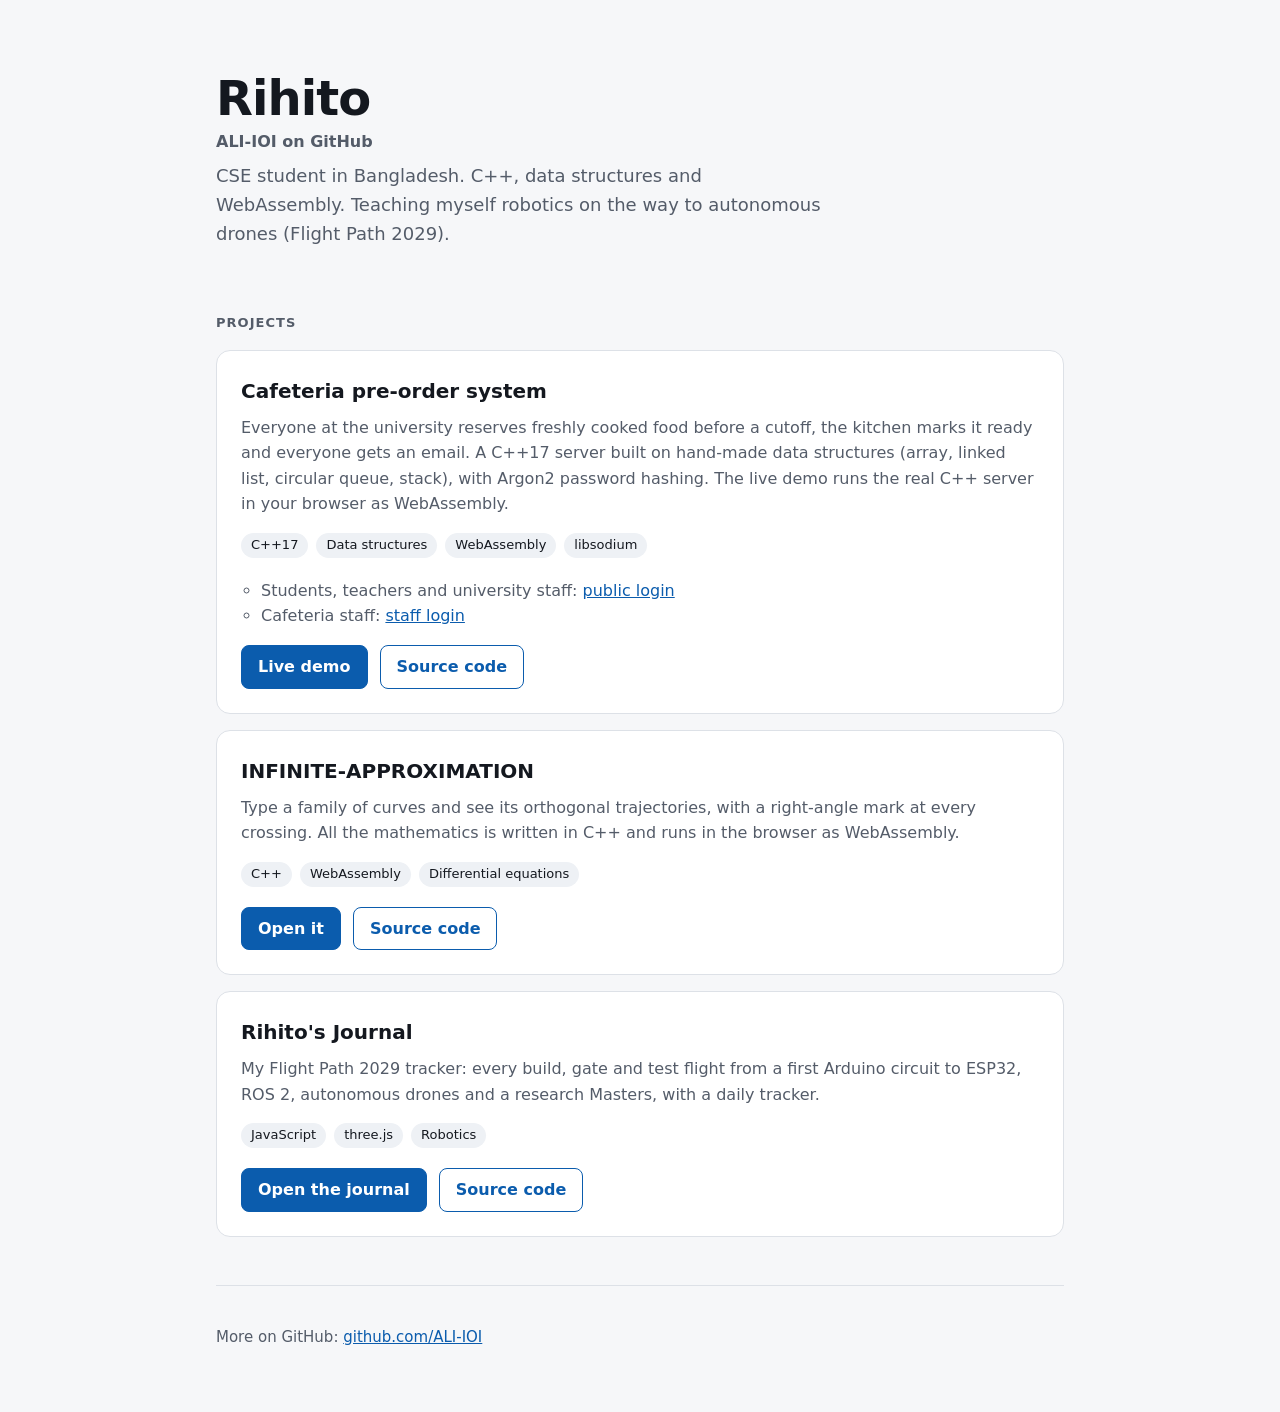
==== index.html @ f5ac3de7 "Home page linking my projects, robots.txt and sitemaps Co-Authored-By: Claude Opus 5.5 <noreply@anth" ====
<!doctype html>
<html lang="en">
<head>
<meta charset="utf-8">
<meta name="viewport" content="width=device-width, initial-scale=1">
<title>Rihito (ALI-IOI) – projects</title>
<meta name="description" content="Projects by Rihito (ALI-IOI), a CSE student in Bangladesh: a cafeteria pre-order system in C++ running as WebAssembly, an orthogonal-trajectories solver, and a robotics learning journal.">
<meta name="author" content="Rihito">
<link rel="canonical" href="https://ali-ioi.github.io/">
<meta property="og:type" content="website">
<meta property="og:url" content="https://ali-ioi.github.io/">
<meta property="og:title" content="Rihito (ALI-IOI) – projects">
<meta property="og:description" content="C++, data structures and WebAssembly, and a robotics journal on the way to autonomous drones.">
<meta name="twitter:card" content="summary">
<meta name="theme-color" content="#f6f7f9" media="(prefers-color-scheme: light)">
<meta name="theme-color" content="#101318" media="(prefers-color-scheme: dark)">
<link rel="icon" href="data:image/svg+xml,%3Csvg xmlns='http://www.w3.org/2000/svg' viewBox='0 0 32 32'%3E%3Crect width='32' height='32' rx='7' fill='%23101318'/%3E%3Ctext x='16' y='23' font-family='Arial,sans-serif' font-size='19' font-weight='800' text-anchor='middle' fill='%23ffffff'%3ER%3C/text%3E%3C/svg%3E">
<script type="application/ld+json">
{"@context":"https://schema.org","@type":"Person","name":"Rihito","alternateName":"ALI-IOI","url":"https://ali-ioi.github.io/","sameAs":["https://github.com/ALI-IOI"]}
</script>
<style>
  :root {
    --bg: #f6f7f9; --surface: #ffffff; --ink: #14181f; --muted: #545c69; --line: #dde1e7;
    --accent: #0b5cad; --accent-ink: #ffffff; --tag: #eef1f5;
    --radius: 14px;
    --font: system-ui, -apple-system, "Segoe UI", Roboto, "Noto Sans", Arial, sans-serif;
  }
  @media (prefers-color-scheme: dark) {
    :root { --bg: #101318; --surface: #171b22; --ink: #e9edf2; --muted: #a3acb9; --line: #2a303a;
            --accent: #6cb0ff; --accent-ink: #0b1220; --tag: #222833; }
  }
  * { box-sizing: border-box; }
  html { -webkit-text-size-adjust: 100%; }
  body { margin: 0; background: var(--bg); color: var(--ink); font: 16px/1.6 var(--font); }
  a { color: var(--accent); }
  a:focus-visible { outline: 3px solid var(--accent); outline-offset: 3px; border-radius: 4px; }
  .wrap { max-width: 880px; margin: 0 auto; padding: 0 16px; }
  header { padding: 72px 0 40px; }
  h1 { font-size: clamp(2rem, 6vw, 3rem); line-height: 1.1; margin: 0 0 12px; letter-spacing: -0.02em; }
  h1 small { display: block; font-size: 1rem; font-weight: 600; color: var(--muted); letter-spacing: 0; margin-top: 8px; }
  .lede { font-size: 1.125rem; color: var(--muted); max-width: 38rem; margin: 0; }
  h2 { font-size: 0.8125rem; text-transform: uppercase; letter-spacing: 0.08em; color: var(--muted); margin: 0 0 16px; }
  .projects { list-style: none; margin: 0; padding: 0; display: grid; gap: 16px; }
  .card { background: var(--surface); border: 1px solid var(--line); border-radius: var(--radius); padding: 24px; }
  .card h3 { font-size: 1.25rem; margin: 0 0 8px; }
  .card p { margin: 0 0 16px; color: var(--muted); }
  .tags { list-style: none; margin: 0 0 20px; padding: 0; display: flex; flex-wrap: wrap; gap: 8px; }
  .tags li { background: var(--tag); border-radius: 999px; padding: 2px 10px; font-size: 0.8125rem; color: var(--ink); }
  .links { display: flex; flex-wrap: wrap; gap: 12px; }
  .btn { display: inline-block; padding: 8px 16px; border-radius: 8px; font-weight: 600; text-decoration: none; border: 1px solid var(--accent); }
  .btn--primary { background: var(--accent); color: var(--accent-ink); }
  .btn--plain { color: var(--accent); }
  .logins { margin: 0 0 16px; padding-left: 20px; color: var(--muted); }
  section { padding: 24px 0 48px; }
  footer { border-top: 1px solid var(--line); padding: 24px 0 48px; color: var(--muted); font-size: 0.9375rem; }
</style>
</head>
<body>
<div class="wrap">
  <header>
    <h1>Rihito <small>ALI-IOI on GitHub</small></h1>
    <p class="lede">CSE student in Bangladesh. C++, data structures and WebAssembly. Teaching myself robotics on the way to autonomous drones (Flight Path 2029).</p>
  </header>

  <main>
    <section aria-labelledby="projects">
      <h2 id="projects">Projects</h2>
      <ul class="projects">
        <li class="card">
          <h3>Cafeteria pre-order system</h3>
          <p>Everyone at the university reserves freshly cooked food before a cutoff, the kitchen marks it ready and everyone gets an email. A C++17 server built on hand-made data structures (array, linked list, circular queue, stack), with Argon2 password hashing. The live demo runs the real C++ server in your browser as WebAssembly.</p>
          <ul class="tags" aria-label="Built with"><li>C++17</li><li>Data structures</li><li>WebAssembly</li><li>libsodium</li></ul>
          <ul class="logins">
            <li>Students, teachers and university staff: <a href="https://ali-ioi.github.io/CAFETERIA-PRE-ORDER-SYSTEM/login.html">public login</a></li>
            <li>Cafeteria staff: <a href="https://ali-ioi.github.io/CAFETERIA-PRE-ORDER-SYSTEM/staff/login.html">staff login</a></li>
          </ul>
          <div class="links">
            <a class="btn btn--primary" href="https://ali-ioi.github.io/CAFETERIA-PRE-ORDER-SYSTEM/">Live demo</a>
            <a class="btn btn--plain" href="https://github.com/ALI-IOI/CAFETERIA-PRE-ORDER-SYSTEM">Source code</a>
          </div>
        </li>
        <li class="card">
          <h3>INFINITE-APPROXIMATION</h3>
          <p>Type a family of curves and see its orthogonal trajectories, with a right-angle mark at every crossing. All the mathematics is written in C++ and runs in the browser as WebAssembly.</p>
          <ul class="tags" aria-label="Built with"><li>C++</li><li>WebAssembly</li><li>Differential equations</li></ul>
          <div class="links">
            <a class="btn btn--primary" href="https://ali-ioi.github.io/INFINITE-APPROXIMATION/">Open it</a>
            <a class="btn btn--plain" href="https://github.com/ALI-IOI/INFINITE-APPROXIMATION">Source code</a>
          </div>
        </li>
        <li class="card">
          <h3>Rihito's Journal</h3>
          <p>My Flight Path 2029 tracker: every build, gate and test flight from a first Arduino circuit to ESP32, ROS 2, autonomous drones and a research Masters, with a daily tracker.</p>
          <ul class="tags" aria-label="Built with"><li>JavaScript</li><li>three.js</li><li>Robotics</li></ul>
          <div class="links">
            <a class="btn btn--primary" href="https://ali-ioi.github.io/RIHITOS-JOURNAL/">Open the journal</a>
            <a class="btn btn--plain" href="https://github.com/ALI-IOI/RIHITOS-JOURNAL">Source code</a>
          </div>
        </li>
      </ul>
    </section>
  </main>

  <footer>
    <p>More on GitHub: <a href="https://github.com/ALI-IOI">github.com/ALI-IOI</a></p>
  </footer>
</div>
</body>
</html>
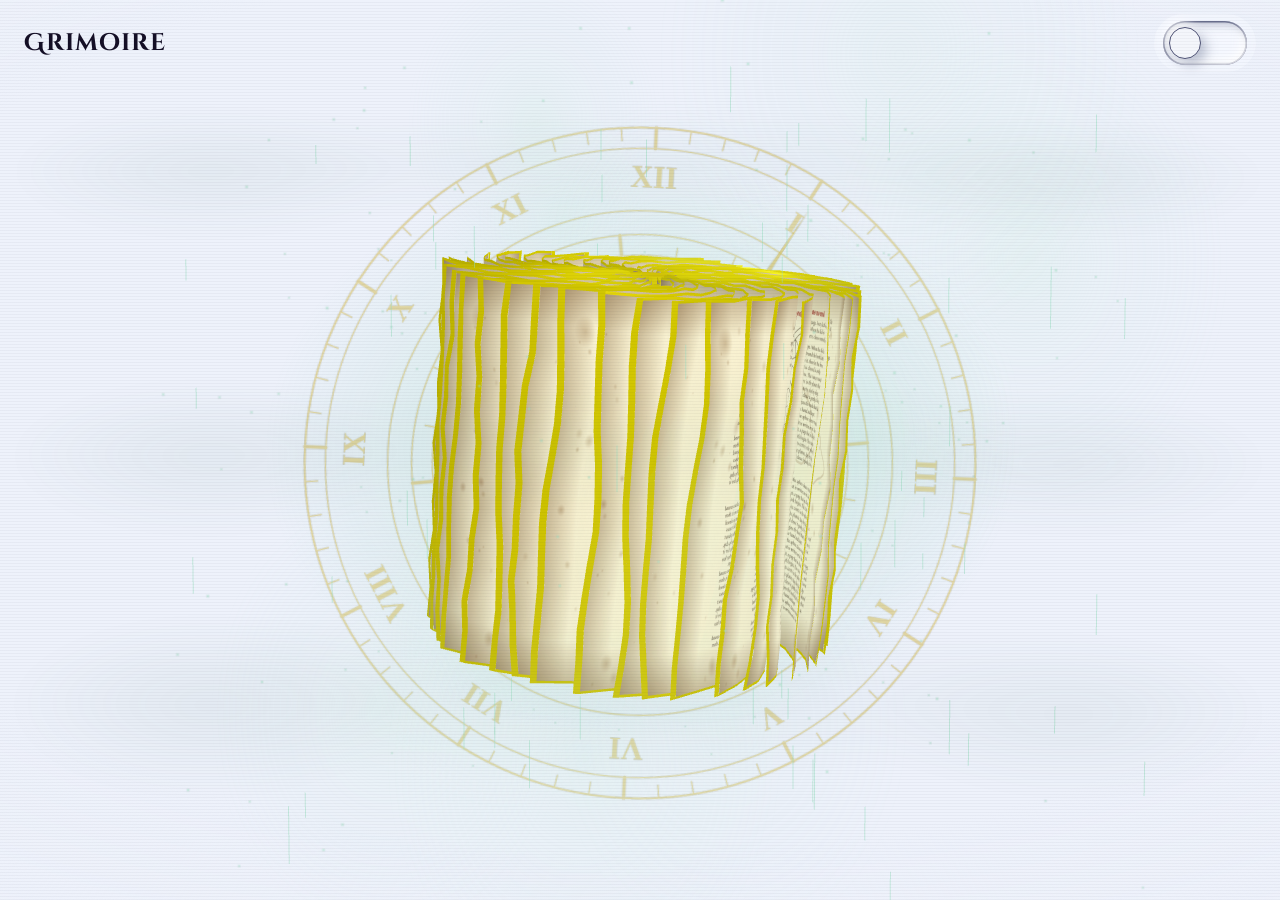
==== commit 0424b21a: "Replace the home page with the grimoire The home page is now a 3D coverless grimoire: turn it or cli" ====
--- a/index.html
+++ b/index.html
@@ -2,108 +2,116 @@
 <html lang="en">
 <head>
 <meta charset="utf-8">
-<meta name="viewport" content="width=device-width, initial-scale=1">
-<title>Rihito (ALI-IOI) – projects</title>
-<meta name="description" content="Projects by Rihito (ALI-IOI), a CSE student in Bangladesh: a cafeteria pre-order system in C++ running as WebAssembly, an orthogonal-trajectories solver, and a robotics learning journal.">
-<meta name="author" content="Rihito">
-<link rel="canonical" href="https://ali-ioi.github.io/">
-<meta property="og:type" content="website">
-<meta property="og:url" content="https://ali-ioi.github.io/">
-<meta property="og:title" content="Rihito (ALI-IOI) – projects">
-<meta property="og:description" content="C++, data structures and WebAssembly, and a robotics journal on the way to autonomous drones.">
-<meta name="twitter:card" content="summary">
-<meta name="theme-color" content="#f6f7f9" media="(prefers-color-scheme: light)">
-<meta name="theme-color" content="#101318" media="(prefers-color-scheme: dark)">
-<link rel="icon" href="data:image/svg+xml,%3Csvg xmlns='http://www.w3.org/2000/svg' viewBox='0 0 32 32'%3E%3Crect width='32' height='32' rx='7' fill='%23101318'/%3E%3Ctext x='16' y='23' font-family='Arial,sans-serif' font-size='19' font-weight='800' text-anchor='middle' fill='%23ffffff'%3ER%3C/text%3E%3C/svg%3E">
-<script type="application/ld+json">
-{"@context":"https://schema.org","@type":"Person","name":"Rihito","alternateName":"ALI-IOI","url":"https://ali-ioi.github.io/","sameAs":["https://github.com/ALI-IOI"]}
+<meta name="viewport" content="width=device-width,initial-scale=1,viewport-fit=cover">
+<title>Grimoire</title>
+<meta name="description" content="A coverless grimoire of turning pages. Turn the dial and the book stops time and opens at one of my projects.">
+<link rel="icon" href="data:image/svg+xml,%3Csvg xmlns='http://www.w3.org/2000/svg' viewBox='0 0 32 32'%3E%3Crect width='32' height='32' rx='3' fill='%2307060d'/%3E%3Ctext x='16' y='23' font-family='Arial,sans-serif' font-size='19' font-weight='900' text-anchor='middle' fill='%23ffd700'%3EG%3C/text%3E%3C/svg%3E">
+<link rel="preconnect" href="https://fonts.googleapis.com">
+<link rel="preconnect" href="https://fonts.gstatic.com" crossorigin>
+<link rel="stylesheet" media="print" onload="this.media='all'" href="https://fonts.googleapis.com/css2?family=Almendra:ital,wght@0,400;0,700;1,400&family=Cinzel+Decorative:wght@700&family=Cormorant+Garamond:wght@500;600;700&family=EB+Garamond:wght@500;600;700&family=Fondamento:ital@0;1&family=UnifrakturMaguntia&display=swap">
+<link rel="stylesheet" href="css/main.css?v=23">
+<script>
+/* set the theme before first paint: saved choice wins, otherwise the system setting */
+(function(){var t=null;try{t=localStorage.getItem("grimoire-theme");}catch(e){}
+if(t!=="light"&&t!=="dark")t=matchMedia("(prefers-color-scheme: dark)").matches?"dark":"light";
+document.documentElement.setAttribute("data-theme",t);})();
 </script>
-<style>
-  :root {
-    --bg: #f6f7f9; --surface: #ffffff; --ink: #14181f; --muted: #545c69; --line: #dde1e7;
-    --accent: #0b5cad; --accent-ink: #ffffff; --tag: #eef1f5;
-    --radius: 14px;
-    --font: system-ui, -apple-system, "Segoe UI", Roboto, "Noto Sans", Arial, sans-serif;
-  }
-  @media (prefers-color-scheme: dark) {
-    :root { --bg: #101318; --surface: #171b22; --ink: #e9edf2; --muted: #a3acb9; --line: #2a303a;
-            --accent: #6cb0ff; --accent-ink: #0b1220; --tag: #222833; }
-  }
-  * { box-sizing: border-box; }
-  html { -webkit-text-size-adjust: 100%; }
-  body { margin: 0; background: var(--bg); color: var(--ink); font: 16px/1.6 var(--font); }
-  a { color: var(--accent); }
-  a:focus-visible { outline: 3px solid var(--accent); outline-offset: 3px; border-radius: 4px; }
-  .wrap { max-width: 880px; margin: 0 auto; padding: 0 16px; }
-  header { padding: 72px 0 40px; }
-  h1 { font-size: clamp(2rem, 6vw, 3rem); line-height: 1.1; margin: 0 0 12px; letter-spacing: -0.02em; }
-  h1 small { display: block; font-size: 1rem; font-weight: 600; color: var(--muted); letter-spacing: 0; margin-top: 8px; }
-  .lede { font-size: 1.125rem; color: var(--muted); max-width: 38rem; margin: 0; }
-  h2 { font-size: 0.8125rem; text-transform: uppercase; letter-spacing: 0.08em; color: var(--muted); margin: 0 0 16px; }
-  .projects { list-style: none; margin: 0; padding: 0; display: grid; gap: 16px; }
-  .card { background: var(--surface); border: 1px solid var(--line); border-radius: var(--radius); padding: 24px; }
-  .card h3 { font-size: 1.25rem; margin: 0 0 8px; }
-  .card p { margin: 0 0 16px; color: var(--muted); }
-  .tags { list-style: none; margin: 0 0 20px; padding: 0; display: flex; flex-wrap: wrap; gap: 8px; }
-  .tags li { background: var(--tag); border-radius: 999px; padding: 2px 10px; font-size: 0.8125rem; color: var(--ink); }
-  .links { display: flex; flex-wrap: wrap; gap: 12px; }
-  .btn { display: inline-block; padding: 8px 16px; border-radius: 8px; font-weight: 600; text-decoration: none; border: 1px solid var(--accent); }
-  .btn--primary { background: var(--accent); color: var(--accent-ink); }
-  .btn--plain { color: var(--accent); }
-  .logins { margin: 0 0 16px; padding-left: 20px; color: var(--muted); }
-  section { padding: 24px 0 48px; }
-  footer { border-top: 1px solid var(--line); padding: 24px 0 48px; color: var(--muted); font-size: 0.9375rem; }
-</style>
 </head>
 <body>
-<div class="wrap">
-  <header>
-    <h1>Rihito <small>ALI-IOI on GitHub</small></h1>
-    <p class="lede">CSE student in Bangladesh. C++, data structures and WebAssembly. Teaching myself robotics on the way to autonomous drones (Flight Path 2029).</p>
-  </header>
+<noscript><style>.loader{display:none}</style><p class="nojs">The grimoire needs JavaScript. My projects: <a href="https://ali-ioi.github.io/CAFETERIA-PRE-ORDER-SYSTEM/">Cafeteria Pre-Order System</a>, <a href="https://ali-ioi.github.io/INFINITE-APPROXIMATION/">Infinite Approximation</a>, <a href="https://ali-ioi.github.io/RIHITOS-JOURNAL/">Rihito's Journal</a>, <a href="https://ali-ioi.github.io/">Home Page</a>.</p></noscript>
 
-  <main>
-    <section aria-labelledby="projects">
-      <h2 id="projects">Projects</h2>
-      <ul class="projects">
-        <li class="card">
-          <h3>Cafeteria pre-order system</h3>
-          <p>Everyone at the university reserves freshly cooked food before a cutoff, the kitchen marks it ready and everyone gets an email. A C++17 server built on hand-made data structures (array, linked list, circular queue, stack), with Argon2 password hashing. The live demo runs the real C++ server in your browser as WebAssembly.</p>
-          <ul class="tags" aria-label="Built with"><li>C++17</li><li>Data structures</li><li>WebAssembly</li><li>libsodium</li></ul>
-          <ul class="logins">
-            <li>Students, teachers and university staff: <a href="https://ali-ioi.github.io/CAFETERIA-PRE-ORDER-SYSTEM/login.html">public login</a></li>
-            <li>Cafeteria staff: <a href="https://ali-ioi.github.io/CAFETERIA-PRE-ORDER-SYSTEM/staff/login.html">staff login</a></li>
-          </ul>
-          <div class="links">
-            <a class="btn btn--primary" href="https://ali-ioi.github.io/CAFETERIA-PRE-ORDER-SYSTEM/">Live demo</a>
-            <a class="btn btn--plain" href="https://github.com/ALI-IOI/CAFETERIA-PRE-ORDER-SYSTEM">Source code</a>
-          </div>
-        </li>
-        <li class="card">
-          <h3>INFINITE-APPROXIMATION</h3>
-          <p>Type a family of curves and see its orthogonal trajectories, with a right-angle mark at every crossing. All the mathematics is written in C++ and runs in the browser as WebAssembly.</p>
-          <ul class="tags" aria-label="Built with"><li>C++</li><li>WebAssembly</li><li>Differential equations</li></ul>
-          <div class="links">
-            <a class="btn btn--primary" href="https://ali-ioi.github.io/INFINITE-APPROXIMATION/">Open it</a>
-            <a class="btn btn--plain" href="https://github.com/ALI-IOI/INFINITE-APPROXIMATION">Source code</a>
-          </div>
-        </li>
-        <li class="card">
-          <h3>Rihito's Journal</h3>
-          <p>My Flight Path 2029 tracker: every build, gate and test flight from a first Arduino circuit to ESP32, ROS 2, autonomous drones and a research Masters, with a daily tracker.</p>
-          <ul class="tags" aria-label="Built with"><li>JavaScript</li><li>three.js</li><li>Robotics</li></ul>
-          <div class="links">
-            <a class="btn btn--primary" href="https://ali-ioi.github.io/RIHITOS-JOURNAL/">Open the journal</a>
-            <a class="btn btn--plain" href="https://github.com/ALI-IOI/RIHITOS-JOURNAL">Source code</a>
-          </div>
-        </li>
-      </ul>
-    </section>
-  </main>
+<canvas id="scene" aria-hidden="true"></canvas>
+<div class="aura" aria-hidden="true"></div>
+<div class="fog" aria-hidden="true"><i></i><i></i></div>
+<div class="smoke" aria-hidden="true"><i></i><i></i><i></i></div>
+<div class="vignette" aria-hidden="true"></div>
+<div class="tear" id="tear" aria-hidden="true"><i></i><i></i><i></i><i></i><i></i></div>
+<div class="wipe" id="wipe" aria-hidden="true"><span>△◇○▽✕＋△◇○▽✕＋△◇○▽✕＋</span></div>
 
-  <footer>
-    <p>More on GitHub: <a href="https://github.com/ALI-IOI">github.com/ALI-IOI</a></p>
-  </footer>
+<div class="loader" id="loader" role="status">
+  <svg viewBox="0 0 120 120" width="150" height="150" aria-hidden="true"><defs><path id="rune-ring" d="M60 60m-46 0a46 46 0 1 1 92 0a46 46 0 1 1-92 0"/></defs><circle cx="60" cy="60" r="35" fill="none" stroke="currentColor"/><text fill="currentColor" font-family="Arial,sans-serif" font-size="13" letter-spacing="5"><textPath href="#rune-ring">△◇○▽✕＋△◇○▽✕＋△◇○▽✕＋△◇○▽✕＋</textPath></text></svg>
+  <i class="gs" aria-hidden="true"></i>
+  <span class="sr">Loading the grimoire</span>
 </div>
+
+<header class="top">
+  <div class="wrap">
+    <a class="brand" href="./"><span class="brand-n">Grimoire</span></a>
+    <div class="right">
+      <button class="btn" id="index-open" type="button">Index</button>
+      <button class="btn" id="motion" type="button" hidden><span id="motion-text"></span></button>
+      <span class="neu"><button class="tog" id="mode" type="button" role="switch" aria-checked="false" aria-label="Dark mode"></button></span>
+    </div>
+  </div>
+</header>
+
+<main class="stage" id="stage" aria-label="A coverless grimoire of turning pages, hovering and rotating. Drag to spin it.">
+  <p class="nogl glass" id="nogl" hidden>The 3D grimoire needs WebGL, which this browser has switched off. The dial below and the Index button above still open every project.</p>
+</main>
+
+<!-- The two full-size spreads. Text is real HTML; the paper, ruling, seals, tables and the lines of
+     handwriting around it are drawn on the canvas behind by js/site.js with the book's own pen (js/ink.js). -->
+<dialog class="leaf" id="reader" aria-labelledby="r-name">
+  <div class="pages">
+    <canvas class="leaf-art" aria-hidden="true"></canvas>
+    <div class="page verso">
+      <div class="art rubric" data-art="rubric" aria-hidden="true"></div>
+      <div class="art seal" data-art="seal" aria-hidden="true"></div>
+      <p class="note cap seal-cap"></p>
+      <div class="art fill" data-art="script" aria-hidden="true"></div>
+      <p class="folio-no" id="r-fol-l"></p>
+    </div>
+    <div class="page recto">
+      <button class="quill close" id="r-close" type="button">Close the book</button>
+      <div class="art seal only-single" data-art="seal" aria-hidden="true"></div>
+      <p class="note cap seal-cap only-single" aria-hidden="true"></p>
+      <h2 class="title" id="r-name" tabindex="-1" autofocus></h2>
+      <p class="note" id="r-kind"></p>
+      <p class="text" id="r-desc"></p>
+      <p class="acts"><a class="quill" id="r-link" target="_blank" rel="noopener">Visit the project<span class="sr"> (opens in a new tab)</span></a> <button class="quill" id="r-again" type="button">Turn to another page</button></p>
+      <div class="art fill" data-art="script" aria-hidden="true"></div>
+      <p class="folio-no" id="r-page"></p>
+      <p class="catch" id="r-catch" aria-hidden="true"></p>
+    </div>
+  </div>
+</dialog>
+
+<dialog class="leaf" id="index" aria-labelledby="ix-h">
+  <div class="pages">
+    <canvas class="leaf-art" aria-hidden="true"></canvas>
+    <div class="page verso">
+      <h2 class="title" id="ix-h" tabindex="-1" autofocus>Contents</h2>
+      <p class="text">Here are set down the works kept in this book. Choose how the contents are written:</p>
+      <p class="views" id="ix-views" role="group" aria-label="Index style">
+        <button class="quill" type="button" data-v="list" aria-pressed="true">a list</button>
+        <button class="quill" type="button" data-v="rings" aria-pressed="false">rings</button>
+        <button class="quill" type="button" data-v="ribbons" aria-pressed="false">ribbons</button>
+        <button class="quill" type="button" data-v="labels" aria-pressed="false">slips</button>
+        <button class="quill" type="button" data-v="strips" aria-pressed="false">a table</button>
+      </p>
+      <div class="art table" data-art="table" aria-hidden="true"></div>
+      <p class="note cap">The hours of the planets: a column for each day from Sunday, a row for each hour from sunrise.</p>
+      <div class="art fill" data-art="script" aria-hidden="true"></div>
+      <p class="folio-no" aria-hidden="true">Page 1 of ∞</p>
+    </div>
+    <div class="page recto">
+      <button class="quill close" id="ix-close" type="button">Close the book</button>
+      <div id="ix-body"></div>
+      <div class="art fill" data-art="script" aria-hidden="true"></div>
+      <p class="folio-no" aria-hidden="true">Page 2 of ∞</p>
+    </div>
+  </div>
+</dialog>
+
+<footer class="dock">
+  <div class="dock-row">
+    <nav class="sigils" id="sigils" aria-label="Projects, one mark each"></nav>
+  </div>
+</footer>
+
+<script src="vendor/three.min.js"></script>
+<script src="js/ink.js?v=23"></script>
+<script src="js/grimoire.js?v=23"></script>
+<script src="js/site.js?v=23"></script>
 </body>
 </html>
--- a/css/main.css
+++ b/css/main.css
@@ -0,0 +1,255 @@
+/* Grimoire. Tokens follow the choices saved from design-options/grimoire-design-options.html:
+   dark = Dragon's blood (#6A0D0D), blackletter + EB Garamond; light = Gold (#FFD700), Cinzel Decorative + Cormorant.
+   --fill is the chosen colour for edges and filled shapes; --accent is a readable tint of it for text and thin lines. */
+[hidden]{display:none!important}
+:root{
+  --bg:#eef2fb; --fg:#140f26; --muted:#4e5275; --faint:#8b90b6;
+  --accent:#8a6a00; --fill:#ffd700; --on-fill:#2a1f00; --accent-soft:rgba(96,200,150,.26);
+  --line:rgba(20,15,38,.18); --smoke-rgb:70,120,95;
+  --glass:rgba(255,255,255,.55); --rim:rgba(20,15,38,.22);
+  --nb:rgba(255,255,255,.3); --nd:rgba(110,120,150,.42); --nl:rgba(255,255,255,.9); --ridge:rgba(90,100,130,.28); --thumb:#f4f6fb;
+  --up:6px 6px 12px var(--nd),-6px -6px 12px var(--nl); --in:inset 4px 4px 8px var(--nd),inset -4px -4px 8px var(--nl);
+  --f-display:"Cinzel Decorative","Cormorant Garamond",Georgia,serif;
+  --f-body:"Cormorant Garamond",Georgia,"Times New Roman",serif;
+  --fs:18px;
+  color-scheme:light;
+}
+:root[data-theme="dark"]{
+  --bg:#07060d; --fg:#f3e9ea; --muted:#b59a9f; --faint:#6e4a52;
+  --accent:#e2524b; --fill:#6a0d0d; --on-fill:#f8e9e7; --accent-soft:rgba(106,13,13,.34);
+  --line:rgba(226,82,75,.22); --smoke-rgb:215,210,222;
+  --glass:rgba(255,255,255,.1); --rim:rgba(255,255,255,.2);
+  --nb:rgba(60,20,26,.22); --nd:rgba(0,0,0,.6); --nl:rgba(255,255,255,.07); --ridge:rgba(0,0,0,.42); --thumb:#2a2530;
+  --f-display:"UnifrakturMaguntia","EB Garamond",Georgia,serif;
+  --f-body:"EB Garamond",Georgia,"Times New Roman",serif;
+  --fs:17px;
+  color-scheme:dark;
+}
+*{box-sizing:border-box}
+html,body{height:100%;margin:0;overflow:hidden;overscroll-behavior:none}
+body{background:var(--bg);color:var(--fg);font:500 var(--fs)/1.5 var(--f-body);-webkit-font-smoothing:antialiased;transition:background-color .8s ease,color .8s ease}
+a{color:inherit}
+button{font:inherit;color:inherit}
+:focus-visible{outline:2px solid var(--accent);outline-offset:3px}
+::selection{background:var(--fill);color:var(--on-fill)}
+.wrap{max-width:1440px;margin:0 auto;padding-inline:24px}
+.sr{position:absolute;width:1px;height:1px;overflow:hidden;clip-path:inset(50%);white-space:nowrap}
+
+/* scanlines over everything, as in the journal */
+body::after{content:"";position:fixed;inset:0;z-index:80;pointer-events:none;background:repeating-linear-gradient(0deg,rgba(255,255,255,.03) 0 1px,transparent 1px 3px),radial-gradient(120% 90% at 50% 50%,transparent 60%,rgba(0,0,0,.35));mix-blend-mode:overlay}
+:root[data-theme="light"] body::after{background:repeating-linear-gradient(0deg,rgba(20,15,38,.035) 0 1px,transparent 1px 3px);mix-blend-mode:multiply}
+
+#scene{position:fixed;inset:0;z-index:-2;width:100%;height:100%;display:block}
+.aura{position:fixed;inset:0;z-index:-3;pointer-events:none;background:radial-gradient(42% 46% at 50% 50%,var(--accent-soft),transparent 70%);transition:background .8s ease}
+.vignette{position:fixed;inset:0;z-index:-1;pointer-events:none;background:radial-gradient(120% 90% at 50% 45%,transparent 55%,color-mix(in srgb,var(--bg) 70%,transparent) 100%)}
+
+/* FG6 crimson fog: dark mode only, in the chosen red */
+.fog{position:fixed;inset:0;z-index:-1;pointer-events:none;overflow:hidden;opacity:0;transition:opacity .8s ease}
+:root[data-theme="dark"] .fog{opacity:1}
+.fog i{position:absolute;inset:-50%;background:radial-gradient(closest-side at 25% 45%,rgba(106,13,13,.55),transparent),radial-gradient(closest-side at 65% 65%,rgba(70,6,6,.6),transparent),radial-gradient(closest-side at 85% 30%,rgba(140,24,24,.3),transparent);animation:drift 15s ease-in-out infinite alternate}
+.fog i+i{transform:scale(1.3);opacity:.6;animation-duration:23s;animation-direction:alternate-reverse}
+@keyframes drift{from{translate:-9% 0}to{translate:9% 0}}
+
+/* S9 parallax smoke: three bands at three speeds; each band's pattern repeats at half its width, so the loop is seamless */
+.smoke{position:fixed;inset:0;z-index:-1;pointer-events:none;overflow:hidden;opacity:.32}
+:root[data-theme="light"] .smoke{opacity:.16}
+.smoke i{position:absolute;left:0;width:200%;filter:blur(14px);background:radial-gradient(closest-side at 16% 50%,rgba(var(--smoke-rgb),.34),transparent),radial-gradient(closest-side at 50% 44%,rgba(var(--smoke-rgb),.22),transparent),radial-gradient(closest-side at 84% 56%,rgba(var(--smoke-rgb),.3),transparent);background-size:50% 100%;animation:slide 18s linear infinite}
+.smoke i:nth-child(1){top:12%;height:130px}
+.smoke i:nth-child(2){top:42%;height:160px;animation-duration:28s}
+.smoke i:nth-child(3){top:68%;height:190px;animation-duration:40s}
+@keyframes slide{from{transform:translateX(-50%)}to{transform:translateX(0)}}
+body.calm .fog i,body.calm .smoke i{animation-play-state:paused}
+
+/* GL8 specular-edge glass */
+.glass{background:linear-gradient(135deg,rgba(255,255,255,.28),rgba(255,255,255,.06) 40%,rgba(255,255,255,.02) 60%,rgba(255,255,255,.14)),var(--glass);
+  -webkit-backdrop-filter:blur(10px) saturate(180%);backdrop-filter:blur(10px) saturate(180%);
+  border:1px solid var(--rim);box-shadow:inset 1px 1px 0 rgba(255,255,255,.5),inset -1px -1px 0 rgba(0,0,0,.18),0 10px 30px rgba(0,0,0,.25)}
+:root[data-theme="dark"] .glass{background:linear-gradient(135deg,rgba(255,255,255,.16),rgba(255,255,255,.04) 40%,rgba(255,255,255,.01) 60%,rgba(255,255,255,.08)),rgba(10,8,14,.62);box-shadow:inset 1px 1px 0 rgba(255,255,255,.28),inset -1px -1px 0 rgba(0,0,0,.4),0 10px 30px rgba(0,0,0,.5)}
+
+/* B9 ink underline on an F9 glass face: the underline rises to fill the button */
+.btn{display:inline-flex;align-items:center;justify-content:center;gap:8px;min-height:44px;padding:8px 16px;border:1px solid var(--rim);border-radius:6px;cursor:pointer;text-decoration:none;color:var(--fg);font:600 var(--fs)/1 var(--f-body);letter-spacing:.02em;white-space:nowrap;
+  background:linear-gradient(var(--fill),var(--fill)) 0 100%/100% 2px no-repeat,var(--glass);
+  -webkit-backdrop-filter:blur(12px) saturate(160%);backdrop-filter:blur(12px) saturate(160%);box-shadow:inset 0 1px 0 rgba(255,255,255,.3);transition:background-size .3s,color .3s}
+.btn:hover,.btn:focus-visible{background-size:100% 100%,auto;color:var(--on-fill)}
+/* gold is too faint as a thin line on light glass, so in light mode the resting underline is dark gilt and the fill stays gold */
+:root[data-theme="light"] .btn{background-size:100% 0,auto;box-shadow:inset 0 1px 0 rgba(255,255,255,.3),inset 0 -2px 0 var(--accent)}
+:root[data-theme="light"] .btn:hover,:root[data-theme="light"] .btn:focus-visible{background-size:100% 100%,auto}
+
+.top{position:fixed;top:env(safe-area-inset-top,0px);left:0;right:0;z-index:31;padding-block:14px}
+.top .wrap{display:flex;align-items:center;gap:18px}
+.brand{display:flex;align-items:center;gap:10px;white-space:nowrap;text-decoration:none;min-height:44px}
+.brand-n{display:inline-block;font:700 30px/1 var(--f-display)}
+:root[data-theme="light"] .brand-n{font-size:24px;letter-spacing:.04em}
+.right{margin-left:auto;display:flex;align-items:center;gap:10px}
+
+/* N8 soft toggle for light / dark */
+/* the plates are frosted and see-through, so they take the colour of the fog and smoke behind them instead of sitting on it as a grey disc */
+.neu{display:inline-flex;align-items:center;padding:7px 9px;border-radius:999px;background:var(--nb);-webkit-backdrop-filter:blur(10px) saturate(140%);backdrop-filter:blur(10px) saturate(140%)}
+.tog{width:84px;height:44px;border-radius:999px;border:0;background:var(--nb);box-shadow:var(--in),inset 0 0 0 1.5px var(--muted);position:relative;cursor:pointer}
+.tog::after{content:"";position:absolute;top:6px;left:6px;width:32px;height:32px;border-radius:50%;background:var(--thumb);border:1.5px solid var(--muted);box-sizing:border-box;box-shadow:var(--up);transition:transform .25s,background .25s}
+.tog[aria-checked="true"]::after{transform:translateX(40px);background:var(--fill)}
+
+.stage{position:fixed;inset:0;z-index:1;touch-action:none;cursor:grab;display:grid;place-items:center}
+.stage.drag{cursor:grabbing}
+.nogl{margin:24px;padding:16px 20px;max-width:420px;text-align:center;border-radius:8px}
+
+/* bottom dock: IX6 sigil row */
+.dock{position:fixed;z-index:30;left:0;right:0;bottom:calc(env(safe-area-inset-bottom,0px) + 16px);display:flex;flex-direction:column;align-items:center;gap:10px;pointer-events:none}
+.dock>*{pointer-events:auto}
+.dock-row{display:flex;align-items:center;gap:18px}
+.sigils{display:flex;gap:8px}
+.sg{width:44px;height:44px;border-radius:50%;border:1.5px solid var(--fg);background:var(--bg);background:color-mix(in srgb,var(--bg) 70%,transparent);cursor:pointer;display:grid;place-items:center;font:500 16px/1 Arial,sans-serif;transition:background .25s,color .25s,border-color .25s}
+.sg[aria-current="true"]{background:var(--fill);border-color:var(--fill);color:var(--on-fill)}
+.sg:hover,.sg:focus-visible{background:transparent;border:1.5px dashed var(--muted);color:var(--muted)}  /* HV5 ghost outline */
+
+/* ---------- the full-size pages ----------
+   A spread opens over the book: two pages on wide screens, one page on narrow or tall ones. The canvas behind the
+   text carries the paper, ruling, stains and drawn art (js/site.js, using the book's pen in js/ink.js). The text is
+   written in scribal hands: Almendra for red rubrics, Fondamento (a chancery italic) for the writing. */
+.leaf{--paper:#efe3c6;--ink:#301f10;--line-ink:rgba(48,31,16,.45);--red:#8a1a12;--silk:#7a1010;--silk-ink:#f6ead0;--slip:#f6ecd4;
+  --wash:#8a1a12;--wash-ink:#f6ead0;--gilt:#ffd700;--gilt-2:#a8780a;--glow:transparent;--rglow:transparent;
+  --hand:"Fondamento",Georgia,serif;--rub:"Almendra",Georgia,serif;
+  position:fixed;inset:0;width:100%;height:100%;max-width:none;max-height:none;margin:0;padding:0;border:0;background:none;color:var(--ink);overflow:hidden}
+:root[data-theme="dark"] .leaf{--paper:#050404;--ink:#f4f0ea;--line-ink:rgba(244,240,234,.4);--red:#ff7062;--silk:#6a0d0d;--silk-ink:#f8e9e7;--slip:#0e0b0b;
+  --wash:#6a0d0d;--wash-ink:#f8e9e7;--gilt:#6a0d0d;--gilt-2:#3d0808;--glow:rgba(244,240,234,.3);--rglow:rgba(255,112,98,.4)}
+.leaf::backdrop{background:rgba(5,4,8,.8)}
+.pages{position:absolute;top:max(14px,2.5vh);bottom:max(14px,2.5vh);left:0;right:0;margin-inline:auto;width:min(calc(100% - 40px),calc(95vh * 1.46));
+  display:grid;grid-template-columns:1fr 1fr;background:var(--paper);animation:leafin .7s cubic-bezier(.2,.7,.2,1);
+  box-shadow:0 0 0 1px var(--gilt-2),-3px 3px 0 0 var(--paper),-3px 3px 0 1px var(--gilt),3px 3px 0 0 var(--paper),3px 3px 0 1px var(--gilt),
+    -6px 6px 0 0 var(--paper),-6px 6px 0 1px var(--gilt-2),6px 6px 0 0 var(--paper),6px 6px 0 1px var(--gilt-2),0 40px 90px rgba(0,0,0,.55)}
+:root[data-theme="dark"] .pages{box-shadow:0 0 0 1px var(--gilt),-3px 3px 0 0 var(--paper),-3px 3px 0 1px var(--gilt),3px 3px 0 0 var(--paper),3px 3px 0 1px var(--gilt),
+    -6px 6px 0 0 var(--paper),-6px 6px 0 1px var(--gilt-2),6px 6px 0 0 var(--paper),6px 6px 0 1px var(--gilt-2),0 0 60px rgba(160,20,20,.4),0 40px 90px rgba(0,0,0,.7)}
+@keyframes leafin{from{opacity:0;transform:perspective(1800px) rotateX(9deg) scale(.95)}to{opacity:1;transform:none}}
+.leaf-art{position:absolute;left:0;top:0;width:100%;height:100%;z-index:0;pointer-events:none}
+.page{position:relative;z-index:1;display:flex;flex-direction:column;gap:.55em;min-height:0;overflow:hidden;font:400 clamp(17px,1.3vw,21px)/1.55 var(--hand);text-shadow:0 0 6px var(--glow)}
+.verso{padding:max(7%,60px) 7% max(9%,64px) 11%}
+.recto{padding:max(7%,60px) 11% max(9%,64px) 7%}
+.page p{margin:0}
+.art{flex:none}
+.art.rubric{height:2.2em}
+.art.seal{align-self:center;width:min(80%,42vh);aspect-ratio:1}
+.art.table{height:24%;min-height:90px}
+.art.fill{flex:1 1 0;min-height:24px}
+.only-single{display:none}
+.title{margin:0;font:700 clamp(30px,2.9vw,50px)/1.08 var(--rub);color:var(--red);text-shadow:0 0 10px var(--rglow);text-wrap:balance}
+.note{font-style:italic;color:var(--red);font-size:.88em}
+.cap{text-align:center;color:var(--ink);font-size:.8em}   /* a caption that says what a drawing means */
+.text{hyphens:auto}
+/* the first letter of the writing is illuminated: gold leaf in light, Dragon's blood in dark */
+#r-desc::first-letter{float:left;margin:.06em .16em 0 0;padding:.1em .14em .02em;font:700 3.3em/.82 var(--rub);color:var(--red);border:1.5px solid var(--ink);
+  background:linear-gradient(135deg,#d9a520,#ffd700 35%,#fff1a8 52%,#ffd700 68%,#d9a520)}
+:root[data-theme="dark"] #r-desc::first-letter{background:#6a0d0d;color:#f8e9e7;border-color:#ff7062}
+.acts{display:flex;flex-wrap:wrap;gap:0 1.4em}
+.quill{display:inline-flex;align-items:center;justify-content:center;min-height:44px;min-width:44px;padding:0 .1em;border:0;background:none;cursor:pointer;color:var(--red);font:italic 400 1em/1.2 var(--hand);
+  text-decoration:underline;text-decoration-thickness:1px;text-underline-offset:.28em;text-shadow:inherit}
+.quill:hover,.quill:focus-visible{text-decoration-thickness:2.5px}
+.views{display:flex;flex-wrap:wrap;gap:0 .8em}
+.views .quill[aria-pressed="true"]{color:var(--ink);font-style:normal;text-decoration:none;border:1.5px solid var(--red);border-radius:50%/60%;padding:0 .6em}  /* a word circled in red */
+.close{position:absolute;top:14px;right:6%;font-size:.88em;z-index:2}
+.folio-no{position:absolute;bottom:22px;left:0;right:0;text-align:center;font-size:.82em;font-style:italic}
+.catch{position:absolute;bottom:22px;right:11%;font-size:.88em;font-style:italic}   /* the catchword: first word of the next page */
+#ix-body{flex:none}
+/* a list: contents with paragraph marks, leaders and page numbers in red */
+.ix-list ol{list-style:none;margin:0;padding:0}
+.row{display:flex;align-items:baseline;gap:.4em;width:100%;min-height:44px;padding:.1em 0;border:0;background:none;cursor:pointer;color:inherit;text-align:left;font:400 1.1em/1.3 var(--hand);text-shadow:inherit}
+.row b{color:var(--red);font-weight:400}
+.row i{flex:1;min-width:1.5em;border-bottom:2px dotted currentColor;opacity:.55;transform:translateY(-.25em)}
+.row em{font-style:normal;color:var(--red)}
+.row:hover span,.row:focus-visible span{text-decoration:underline;text-decoration-color:var(--red);text-underline-offset:.25em}
+/* rings: a seal, each work written round its own ring */
+.rings{display:block;width:100%;max-height:min(60vh,540px);margin:0 auto;overflow:visible}
+.rings .ring{cursor:pointer;outline:none}
+.rings .vis{fill:none;stroke:var(--ink);stroke-width:1.4}
+.rings .hit{fill:none;stroke:transparent;pointer-events:stroke}
+.rings text{fill:var(--ink);font:400 17px var(--hand)}
+.rings .mark{fill:var(--red);font-size:14px}
+.rings .ring:hover .vis,.rings .ring:focus-visible .vis{stroke:var(--red);stroke-width:3}
+.rings .ring:hover .nm,.rings .ring:focus-visible .nm{fill:var(--red)}
+.rings .core{fill:none;stroke:var(--ink);stroke-width:2}
+.rings .core-t{fill:var(--red);font:700 13px var(--rub);text-anchor:middle}
+.title:focus{outline:none}   /* the heading takes focus when a page opens so reading starts there; it is not a control */
+/* ribbons: silk bookmarks laid in the book, one per work */
+.ix-ribbons{display:flex;justify-content:center;gap:clamp(10px,2vw,26px);border-top:3px solid var(--gilt-2);padding-top:0}
+.rb{border:0;padding:0;background:none;cursor:pointer;transition:transform .3s}
+.rbf{display:flex;flex-direction:column;align-items:center;gap:.5em;width:clamp(48px,4.4vw,64px);height:clamp(240px,46vh,430px);padding:.7em 0 2.4em;color:var(--silk-ink);text-shadow:none;
+  background:linear-gradient(90deg,rgba(0,0,0,.2),transparent 30%,rgba(255,255,255,.14) 55%,transparent 75%,rgba(0,0,0,.22)),var(--silk);
+  clip-path:polygon(0 0,100% 0,100% 100%,50% 90%,0 100%);font:700 1.1em/1 var(--rub)}
+.rbf span{writing-mode:vertical-rl;font:400 1em/1 var(--hand)}
+.rb:hover,.rb:focus-visible{transform:translateY(10px)}
+/* slips: small papers sewn to a thread across the page */
+.ix-labels{display:flex;justify-content:space-around;align-items:flex-start;gap:12px;border-top:1.5px solid var(--ink);min-height:min(320px,44vh)}
+.tg{position:relative;flex:0 1 150px;min-width:0;margin-top:var(--h);padding:.7em .8em .7em;min-height:44px;border:1px solid var(--line-ink);background:var(--slip);color:var(--ink);cursor:pointer;
+  box-shadow:1px 3px 6px rgba(0,0,0,.3);transform:rotate(var(--rot));transform-origin:50% calc(-1 * var(--h));font:400 1em/1.25 var(--hand);text-align:left;text-shadow:inherit;transition:transform .4s}
+.tg::before{content:"";position:absolute;left:50%;bottom:100%;width:1px;height:var(--h);background:var(--ink)}
+.tg::after{content:"";position:absolute;top:5px;left:50%;width:16px;margin-left:-8px;border-top:2px dotted var(--red)}
+.tg small{display:block;margin-top:.2em;font-size:.8em;font-style:italic;color:var(--red)}
+.tg:hover,.tg:focus-visible{transform:rotate(calc(var(--rot) * -1))}
+/* a table: a ruled grid, alternate cells washed in red like a rubricated table */
+.ix-strips{display:grid;grid-template-columns:1fr 1fr;border:2px solid var(--ink)}
+.st{min-height:clamp(90px,14vh,140px);padding:.6em;border:1px solid var(--ink);background:none;color:var(--ink);cursor:pointer;font:400 1.1em/1.25 var(--hand);text-shadow:inherit}
+.st:nth-child(4n+1),.st:nth-child(4n+4){background:var(--wash);color:var(--wash-ink);text-shadow:none}
+.st:hover span,.st:focus-visible span{text-decoration:underline;text-underline-offset:.25em}
+/* one page instead of a spread: both pages' contents flow into a single page */
+@media (max-width:899px),(max-aspect-ratio:1/1),(max-height:600px){
+  .pages{top:8px;bottom:8px;left:0;right:0;width:min(calc(100% - 16px),760px);margin:0 auto;display:flex;flex-direction:column;gap:.55em;overflow-y:auto;overflow-x:hidden;padding:14px 22px 22px 28px}
+  .page{display:contents;font-size:18px}
+  .page>:not(.art){position:relative;z-index:1}
+  .close,.folio-no,.catch{inset:auto}   /* they sit in the flow here, so their spread-mode offsets must not apply */   /* the pages' own stacking is gone here, so lift the writing above the painted canvas */
+  .verso .art,.verso .folio-no,.verso .cap{display:none}
+  .cap.only-single{display:block}
+  .only-single{display:block}
+  .close{position:static;order:-1;align-self:flex-end}
+  .art.seal{width:min(64%,240px)}
+  .art.fill{flex:1 0 110px}
+  .folio-no,.catch{position:static;order:10}
+  .catch{order:11;align-self:flex-end;margin-top:-1.55em}
+  .ix-labels{flex-direction:column;gap:12px;border-top:0;border-left:1.5px solid var(--ink);min-height:0}
+  .tg{flex:none;margin:0 0 0 var(--h);transform-origin:calc(-1 * var(--h)) 50%}
+  .tg::before{left:auto;right:100%;bottom:auto;top:50%;width:var(--h);height:1px}
+  .rbf{height:300px}
+}
+
+/* L3 full bleed: when idle, only the book, the name and the theme switch remain */
+.top .right>:not(.neu),.dock{transition:opacity .6s ease,visibility .6s}
+body.idle .top .right>:not(.neu),body.idle .dock{opacity:0;visibility:hidden}
+
+/* LD2 rune ring round an LD3 grain sphere, shown until the book is ready */
+.loader{position:fixed;inset:0;z-index:60;display:grid;place-items:center;background:var(--bg);transition:opacity .6s ease,visibility .6s}
+.loader.done{opacity:0;visibility:hidden}
+.loader>*{grid-area:1/1}
+.loader svg{animation:spin 14s linear infinite}
+.gs{width:56px;height:56px;border-radius:50%;background:radial-gradient(circle,var(--fg) 0 1px,transparent 1.5px) 0 0/7px 7px,radial-gradient(circle,var(--fg) 0 .8px,transparent 1.3px) 3px 4px/5px 5px;-webkit-mask:radial-gradient(circle at 36% 30%,#000 28%,rgba(0,0,0,.3) 72%);mask:radial-gradient(circle at 36% 30%,#000 28%,rgba(0,0,0,.3) 72%);animation:gs 2.6s linear infinite}
+@keyframes spin{to{transform:rotate(360deg)}}
+@keyframes gs{to{background-position:28px 14px,23px 24px}}
+
+/* PT6 glyph ladder: a slanted row of marks crosses the screen when a project opens */
+.wipe{position:fixed;inset:0;z-index:25;pointer-events:none;overflow:hidden;visibility:hidden}
+.wipe span{position:absolute;left:-70%;top:30%;width:240%;text-align:center;white-space:nowrap;font:900 24vh/1 Arial,sans-serif;letter-spacing:.08em;color:var(--fg);transform:rotate(-18deg) translateX(-110%)}
+.wipe.go{visibility:visible}
+.wipe.go span{animation:ladder .8s cubic-bezier(.4,0,.2,1)}
+@keyframes ladder{from{transform:rotate(-18deg) translateX(-110%)}to{transform:rotate(-18deg) translateX(110%)}}
+
+
+/* dark-mode glitch burst: red and black bars torn across the page, and the text jumping */
+.tear{position:fixed;inset:0;z-index:20;pointer-events:none;display:none}
+.tear i{position:absolute;display:block}
+body.glitch .tear{display:block}
+body.glitch .brand-n{animation:jolt .16s steps(2,end) infinite;text-shadow:3px 0 #6a0d0d,-3px 0 #000}
+@keyframes jolt{0%{transform:translateX(-3px) skewX(-8deg)}50%{transform:translateX(4px) skewX(6deg)}100%{transform:translateX(-1px)}}
+
+@media (max-width:520px){
+  .wrap{padding-inline:16px}
+  .top{padding-block:8px}
+  .top .wrap{gap:4px 8px;flex-wrap:wrap}
+  .right{gap:6px;margin-left:0;width:100%;justify-content:space-between}
+  .btn{padding:8px 10px}
+  .dock-row{gap:10px}
+  .sigils{gap:5px}
+}
+/* Motion off (body.calm) or the system's reduced-motion setting: nothing drifts, spins, unfolds or slides */
+body.calm .loader svg,body.calm .gs,body.calm .pages{animation:none}
+body.calm,body.calm .aura,body.calm .tog::after,body.calm .btn,body.calm .sg,body.calm .rb,body.calm .tg,body.calm .loader,body.calm .top .right>*,body.calm .dock{transition:none}
+@media (prefers-reduced-motion:reduce){
+  body,.aura,.fog,.tog::after,.btn,.sg,.rb,.tg,.loader,.top .right>*,.dock{transition:none}
+  .fog i,.smoke i,.loader svg,.gs,.pages{animation:none}
+}
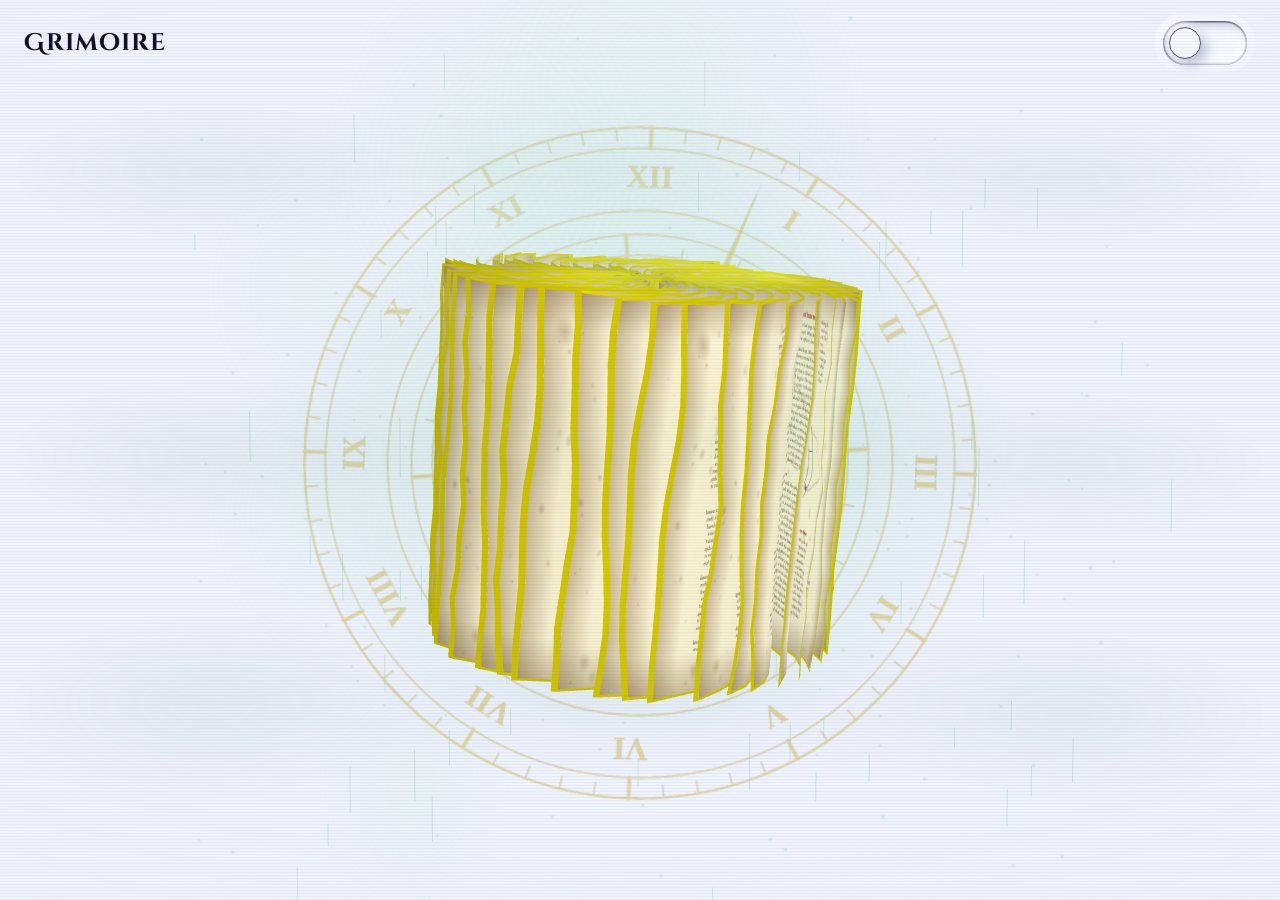
==== commit 49fb3124: "Search, social and structured metadata; static project list; 404 page - Title, description, author, " ====
--- a/index.html
+++ b/index.html
@@ -3,13 +3,116 @@
 <head>
 <meta charset="utf-8">
 <meta name="viewport" content="width=device-width,initial-scale=1,viewport-fit=cover">
-<title>Grimoire</title>
-<meta name="description" content="A coverless grimoire of turning pages. Turn the dial and the book stops time and opens at one of my projects.">
+<title>Rihito (ALI-IOI) – projects · Grimoire</title>
+<meta name="description" content="Projects by Rihito (ALI-IOI), a CSE student in Bangladesh: a cafeteria pre-order system in C++ running as WebAssembly, an orthogonal-trajectories solver, and a robotics learning journal.">
+<meta name="author" content="Rihito">
+<meta name="robots" content="index,follow,max-image-preview:large">
+<meta name="color-scheme" content="light dark">
+<meta name="theme-color" content="#eee3c6" media="(prefers-color-scheme: light)">
+<meta name="theme-color" content="#07060d" media="(prefers-color-scheme: dark)">
+<link rel="canonical" href="https://ali-ioi.github.io/">
+<link rel="me" href="https://github.com/ALI-IOI">
+<meta property="og:type" content="website">
+<meta property="og:site_name" content="Rihito (ALI-IOI)">
+<meta property="og:url" content="https://ali-ioi.github.io/">
+<meta property="og:title" content="Rihito (ALI-IOI) – projects">
+<meta property="og:description" content="C++, WebAssembly, data structures and a robotics journal. A coverless grimoire: turn the book to open a project.">
+<meta property="og:image" content="https://ali-ioi.github.io/assets/og-image.jpg">
+<meta property="og:image:width" content="1200">
+<meta property="og:image:height" content="630">
+<meta property="og:image:alt" content="Grimoire, Rihito's projects: a red and gold manuscript title on aged paper.">
+<meta property="og:locale" content="en_US">
+<meta name="twitter:card" content="summary_large_image">
+<meta name="twitter:title" content="Rihito (ALI-IOI) – projects">
+<meta name="twitter:description" content="C++, WebAssembly, data structures and a robotics journal. Turn the grimoire to open a project.">
+<meta name="twitter:image" content="https://ali-ioi.github.io/assets/og-image.jpg">
+<script type="application/ld+json">
+{
+ "@context": "https://schema.org",
+ "@graph": [
+  {
+   "@type": "WebSite",
+   "@id": "https://ali-ioi.github.io/#site",
+   "url": "https://ali-ioi.github.io/",
+   "name": "Rihito (ALI-IOI) – projects",
+   "inLanguage": "en",
+   "description": "Projects by Rihito (ALI-IOI), a CSE student in Bangladesh: a cafeteria pre-order system in C++ running as WebAssembly, an orthogonal-trajectories solver, and a robotics learning journal."
+  },
+  {
+   "@type": "Person",
+   "@id": "https://ali-ioi.github.io/#rihito",
+   "name": "Rihito",
+   "alternateName": "ALI-IOI",
+   "url": "https://ali-ioi.github.io/",
+   "sameAs": [
+    "https://github.com/ALI-IOI"
+   ],
+   "knowsAbout": [
+    "C++",
+    "WebAssembly",
+    "data structures",
+    "robotics"
+   ]
+  },
+  {
+   "@type": "ItemList",
+   "name": "Projects by Rihito",
+   "itemListElement": [
+    {
+     "@type": "ListItem",
+     "position": 1,
+     "item": {
+      "@type": "SoftwareSourceCode",
+      "name": "Cafeteria Pre-Order System",
+      "url": "https://ali-ioi.github.io/CAFETERIA-PRE-ORDER-SYSTEM/",
+      "codeRepository": "https://github.com/ALI-IOI/CAFETERIA-PRE-ORDER-SYSTEM",
+      "programmingLanguage": "C++",
+      "description": "University cafeteria pre-order system (BAUSTK, DSA I): a C++17 server on hand-built data structures. Live demo runs in your browser via WebAssembly.",
+      "author": {
+       "@id": "https://ali-ioi.github.io/#rihito"
+      }
+     }
+    },
+    {
+     "@type": "ListItem",
+     "position": 2,
+     "item": {
+      "@type": "SoftwareSourceCode",
+      "name": "Infinite Approximation",
+      "url": "https://ali-ioi.github.io/INFINITE-APPROXIMATION/",
+      "codeRepository": "https://github.com/ALI-IOI/INFINITE-APPROXIMATION",
+      "programmingLanguage": "C++",
+      "description": "Type a family of curves, see its orthogonal trajectories. All maths in C++ compiled to WebAssembly.",
+      "author": {
+       "@id": "https://ali-ioi.github.io/#rihito"
+      }
+     }
+    },
+    {
+     "@type": "ListItem",
+     "position": 3,
+     "item": {
+      "@type": "SoftwareSourceCode",
+      "name": "Rihito's Journal",
+      "url": "https://ali-ioi.github.io/RIHITOS-JOURNAL/",
+      "codeRepository": "https://github.com/ALI-IOI/RIHITOS-JOURNAL",
+      "programmingLanguage": "JavaScript",
+      "description": "My Flight Path 2029 robotics tracker, from Arduino to ESP32, ROS 2, drones and a research Masters.",
+      "author": {
+       "@id": "https://ali-ioi.github.io/#rihito"
+      }
+     }
+    }
+   ]
+  }
+ ]
+}
+</script>
 <link rel="icon" href="data:image/svg+xml,%3Csvg xmlns='http://www.w3.org/2000/svg' viewBox='0 0 32 32'%3E%3Crect width='32' height='32' rx='3' fill='%2307060d'/%3E%3Ctext x='16' y='23' font-family='Arial,sans-serif' font-size='19' font-weight='900' text-anchor='middle' fill='%23ffd700'%3EG%3C/text%3E%3C/svg%3E">
 <link rel="preconnect" href="https://fonts.googleapis.com">
 <link rel="preconnect" href="https://fonts.gstatic.com" crossorigin>
 <link rel="stylesheet" media="print" onload="this.media='all'" href="https://fonts.googleapis.com/css2?family=Almendra:ital,wght@0,400;0,700;1,400&family=Cinzel+Decorative:wght@700&family=Cormorant+Garamond:wght@500;600;700&family=EB+Garamond:wght@500;600;700&family=Fondamento:ital@0;1&family=UnifrakturMaguntia&display=swap">
-<link rel="stylesheet" href="css/main.css?v=23">
+<link rel="stylesheet" href="css/main.css?v=24">
 <script>
 /* set the theme before first paint: saved choice wins, otherwise the system setting */
 (function(){var t=null;try{t=localStorage.getItem("grimoire-theme");}catch(e){}
@@ -20,6 +123,18 @@
 <body>
 <noscript><style>.loader{display:none}</style><p class="nojs">The grimoire needs JavaScript. My projects: <a href="https://ali-ioi.github.io/CAFETERIA-PRE-ORDER-SYSTEM/">Cafeteria Pre-Order System</a>, <a href="https://ali-ioi.github.io/INFINITE-APPROXIMATION/">Infinite Approximation</a>, <a href="https://ali-ioi.github.io/RIHITOS-JOURNAL/">Rihito's Journal</a>, <a href="https://ali-ioi.github.io/">Home Page</a>.</p></noscript>
 
+<section class="sr" aria-labelledby="static-h">
+  <h1 id="static-h">Rihito's projects</h1>
+  <p>Projects by Rihito (ALI-IOI), a CSE student in Bangladesh: a cafeteria pre-order system in C++ running as WebAssembly, an orthogonal-trajectories solver, and a robotics learning journal.</p>
+  <h2>Projects</h2>
+  <ul>
+    <li><a href="https://ali-ioi.github.io/CAFETERIA-PRE-ORDER-SYSTEM/">Cafeteria Pre-Order System</a> (C++): University cafeteria pre-order system (BAUSTK, DSA I): a C++17 server on hand-built data structures. Live demo runs in your browser via WebAssembly. <a href="https://github.com/ALI-IOI/CAFETERIA-PRE-ORDER-SYSTEM">Source</a></li>
+    <li><a href="https://ali-ioi.github.io/INFINITE-APPROXIMATION/">Infinite Approximation</a> (C++): Type a family of curves, see its orthogonal trajectories. All maths in C++ compiled to WebAssembly. <a href="https://github.com/ALI-IOI/INFINITE-APPROXIMATION">Source</a></li>
+    <li><a href="https://ali-ioi.github.io/RIHITOS-JOURNAL/">Rihito's Journal</a> (JavaScript): My Flight Path 2029 robotics tracker, from Arduino to ESP32, ROS 2, drones and a research Masters. <a href="https://github.com/ALI-IOI/RIHITOS-JOURNAL">Source</a></li>
+    <li><a href="https://ali-ioi.github.io/">Home page</a> (HTML): this site, a coverless grimoire of my projects. <a href="https://github.com/ALI-IOI/ALI-IOI.github.io">Source</a></li>
+  </ul>
+  <p>Full list of repositories: <a href="https://github.com/ALI-IOI">github.com/ALI-IOI</a>.</p>
+</section>
 <canvas id="scene" aria-hidden="true"></canvas>
 <div class="aura" aria-hidden="true"></div>
 <div class="fog" aria-hidden="true"><i></i><i></i></div>
@@ -110,8 +225,8 @@
 </footer>
 
 <script src="vendor/three.min.js"></script>
-<script src="js/ink.js?v=23"></script>
-<script src="js/grimoire.js?v=23"></script>
-<script src="js/site.js?v=23"></script>
+<script src="js/ink.js?v=24"></script>
+<script src="js/grimoire.js?v=24"></script>
+<script src="js/site.js?v=24"></script>
 </body>
 </html>
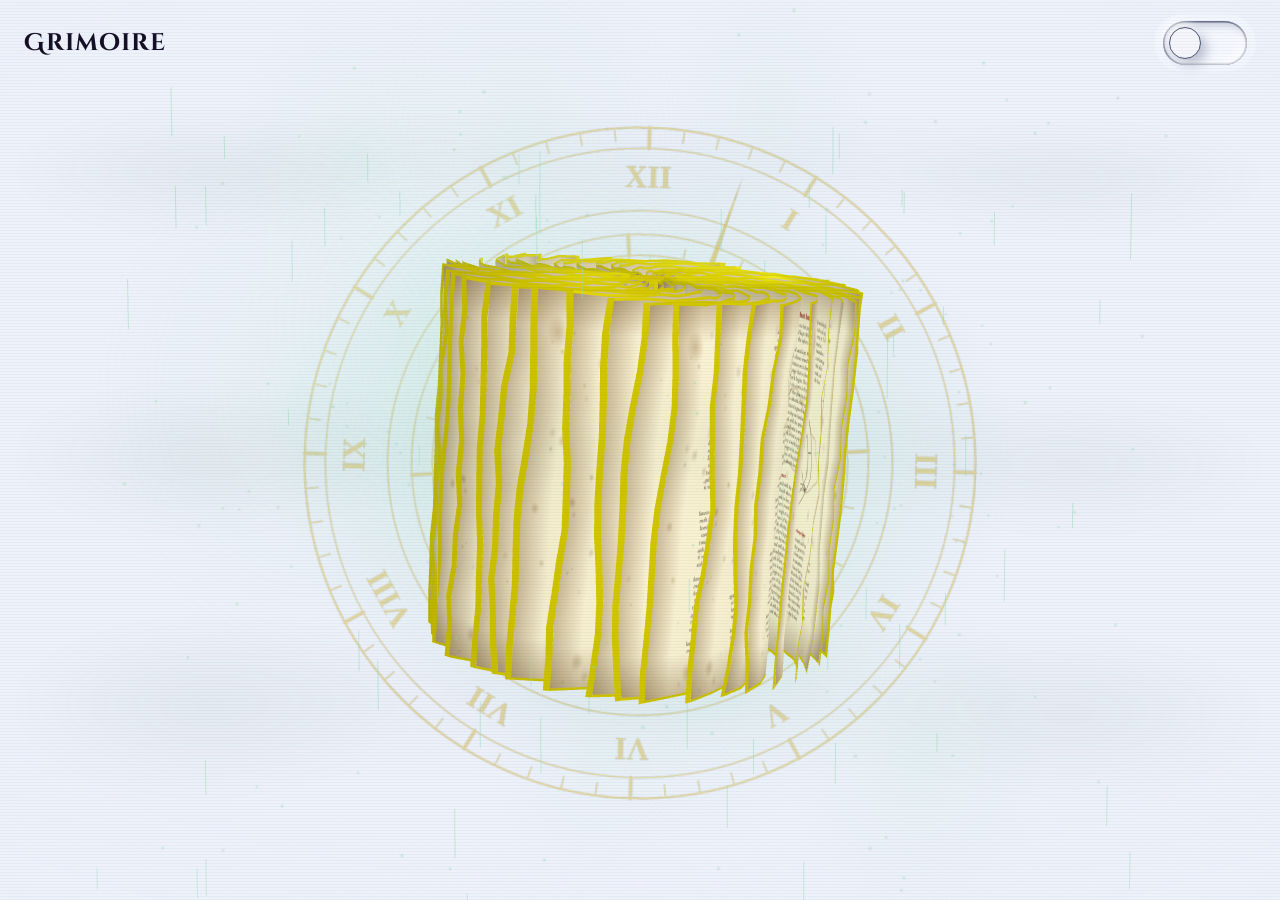
==== commit 5f155450: "Fix the no-WebGL message: it no longer mentions the removed dial Co-Authored-By: Claude Haiku 5.5 <n" ====
--- a/index.html
+++ b/index.html
@@ -112,7 +112,7 @@
 <link rel="preconnect" href="https://fonts.googleapis.com">
 <link rel="preconnect" href="https://fonts.gstatic.com" crossorigin>
 <link rel="stylesheet" media="print" onload="this.media='all'" href="https://fonts.googleapis.com/css2?family=Almendra:ital,wght@0,400;0,700;1,400&family=Cinzel+Decorative:wght@700&family=Cormorant+Garamond:wght@500;600;700&family=EB+Garamond:wght@500;600;700&family=Fondamento:ital@0;1&family=UnifrakturMaguntia&display=swap">
-<link rel="stylesheet" href="css/main.css?v=24">
+<link rel="stylesheet" href="css/main.css?v=25">
 <script>
 /* set the theme before first paint: saved choice wins, otherwise the system setting */
 (function(){var t=null;try{t=localStorage.getItem("grimoire-theme");}catch(e){}
@@ -161,7 +161,7 @@
 </header>
 
 <main class="stage" id="stage" aria-label="A coverless grimoire of turning pages, hovering and rotating. Drag to spin it.">
-  <p class="nogl glass" id="nogl" hidden>The 3D grimoire needs WebGL, which this browser has switched off. The dial below and the Index button above still open every project.</p>
+  <p class="nogl glass" id="nogl" hidden>The 3D grimoire needs WebGL, which this browser has switched off. The project marks below and the Index button above still open every project.</p>
 </main>
 
 <!-- The two full-size spreads. Text is real HTML; the paper, ruling, seals, tables and the lines of
@@ -225,8 +225,8 @@
 </footer>
 
 <script src="vendor/three.min.js"></script>
-<script src="js/ink.js?v=24"></script>
-<script src="js/grimoire.js?v=24"></script>
-<script src="js/site.js?v=24"></script>
+<script src="js/ink.js?v=25"></script>
+<script src="js/grimoire.js?v=25"></script>
+<script src="js/site.js?v=25"></script>
 </body>
 </html>
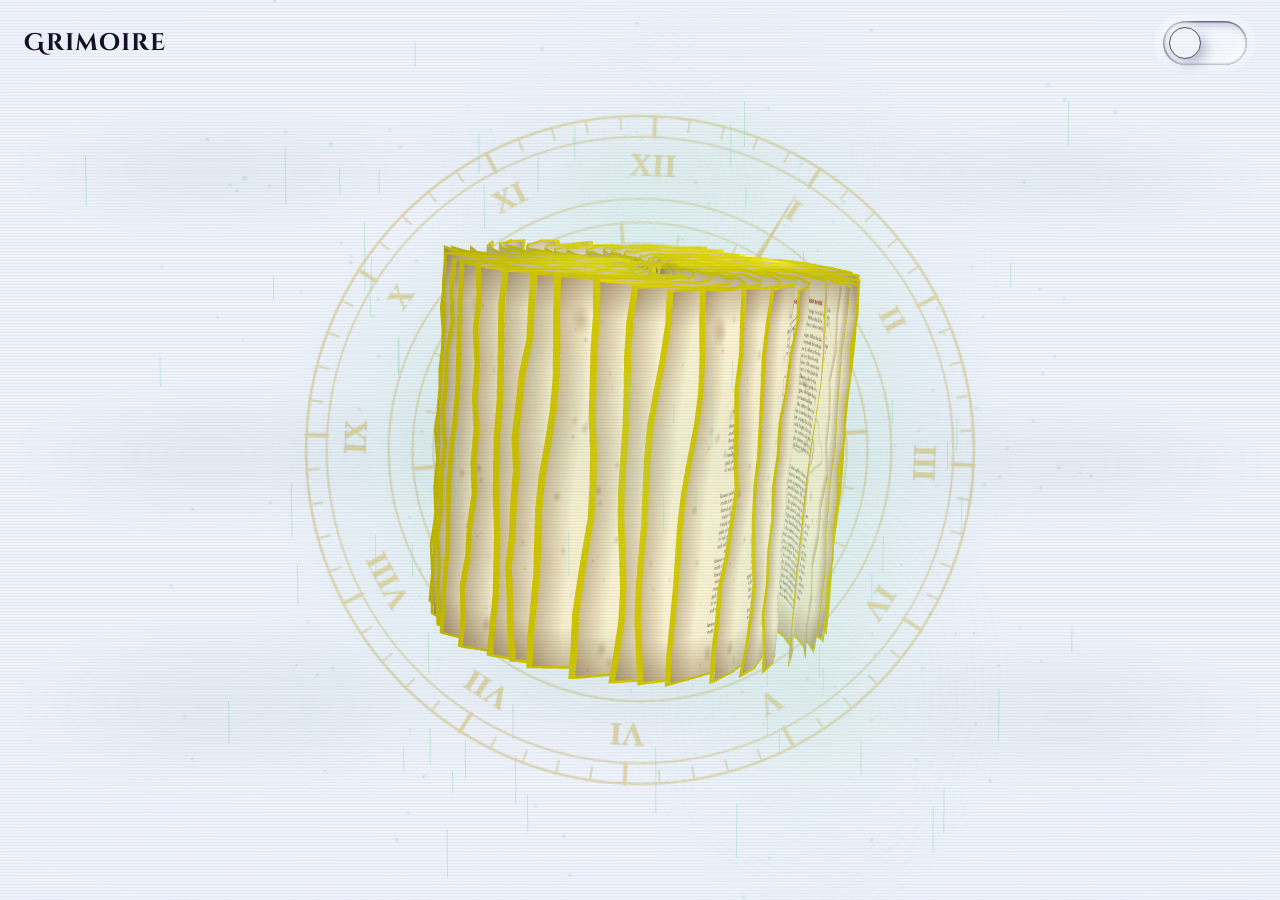
==== commit 99bbf2b1: "Add the author byline under the sigil dock of the Grimoire home page Co-Authored-By: Claude Sonnet 5" ====
--- a/index.html
+++ b/index.html
@@ -112,7 +112,7 @@
 <link rel="preconnect" href="https://fonts.googleapis.com">
 <link rel="preconnect" href="https://fonts.gstatic.com" crossorigin>
 <link rel="stylesheet" media="print" onload="this.media='all'" href="https://fonts.googleapis.com/css2?family=Almendra:ital,wght@0,400;0,700;1,400&family=Cinzel+Decorative:wght@700&family=Cormorant+Garamond:wght@500;600;700&family=EB+Garamond:wght@500;600;700&family=Fondamento:ital@0;1&family=UnifrakturMaguntia&display=swap">
-<link rel="stylesheet" href="css/main.css?v=25">
+<link rel="stylesheet" href="css/main.css?v=26">
 <script>
 /* set the theme before first paint: saved choice wins, otherwise the system setting */
 (function(){var t=null;try{t=localStorage.getItem("grimoire-theme");}catch(e){}
@@ -222,6 +222,7 @@
   <div class="dock-row">
     <nav class="sigils" id="sigils" aria-label="Projects, one mark each"></nav>
   </div>
+  <p class="credit">Built by Mohammad Ali Gazi (Rihito), © 2026</p>
 </footer>
 
 <script src="vendor/three.min.js"></script>
--- a/css/main.css
+++ b/css/main.css
@@ -97,6 +97,7 @@
 .dock{position:fixed;z-index:30;left:0;right:0;bottom:calc(env(safe-area-inset-bottom,0px) + 16px);display:flex;flex-direction:column;align-items:center;gap:10px;pointer-events:none}
 .dock>*{pointer-events:auto}
 .dock-row{display:flex;align-items:center;gap:18px}
+.credit{margin:0;padding:0 16px;font:500 12px/1.4 var(--f-body);letter-spacing:.02em;color:var(--muted);text-align:center;text-shadow:0 0 6px var(--bg),0 0 12px var(--bg)}
 .sigils{display:flex;gap:8px}
 .sg{width:44px;height:44px;border-radius:50%;border:1.5px solid var(--fg);background:var(--bg);background:color-mix(in srgb,var(--bg) 70%,transparent);cursor:pointer;display:grid;place-items:center;font:500 16px/1 Arial,sans-serif;transition:background .25s,color .25s,border-color .25s}
 .sg[aria-current="true"]{background:var(--fill);border-color:var(--fill);color:var(--on-fill)}
